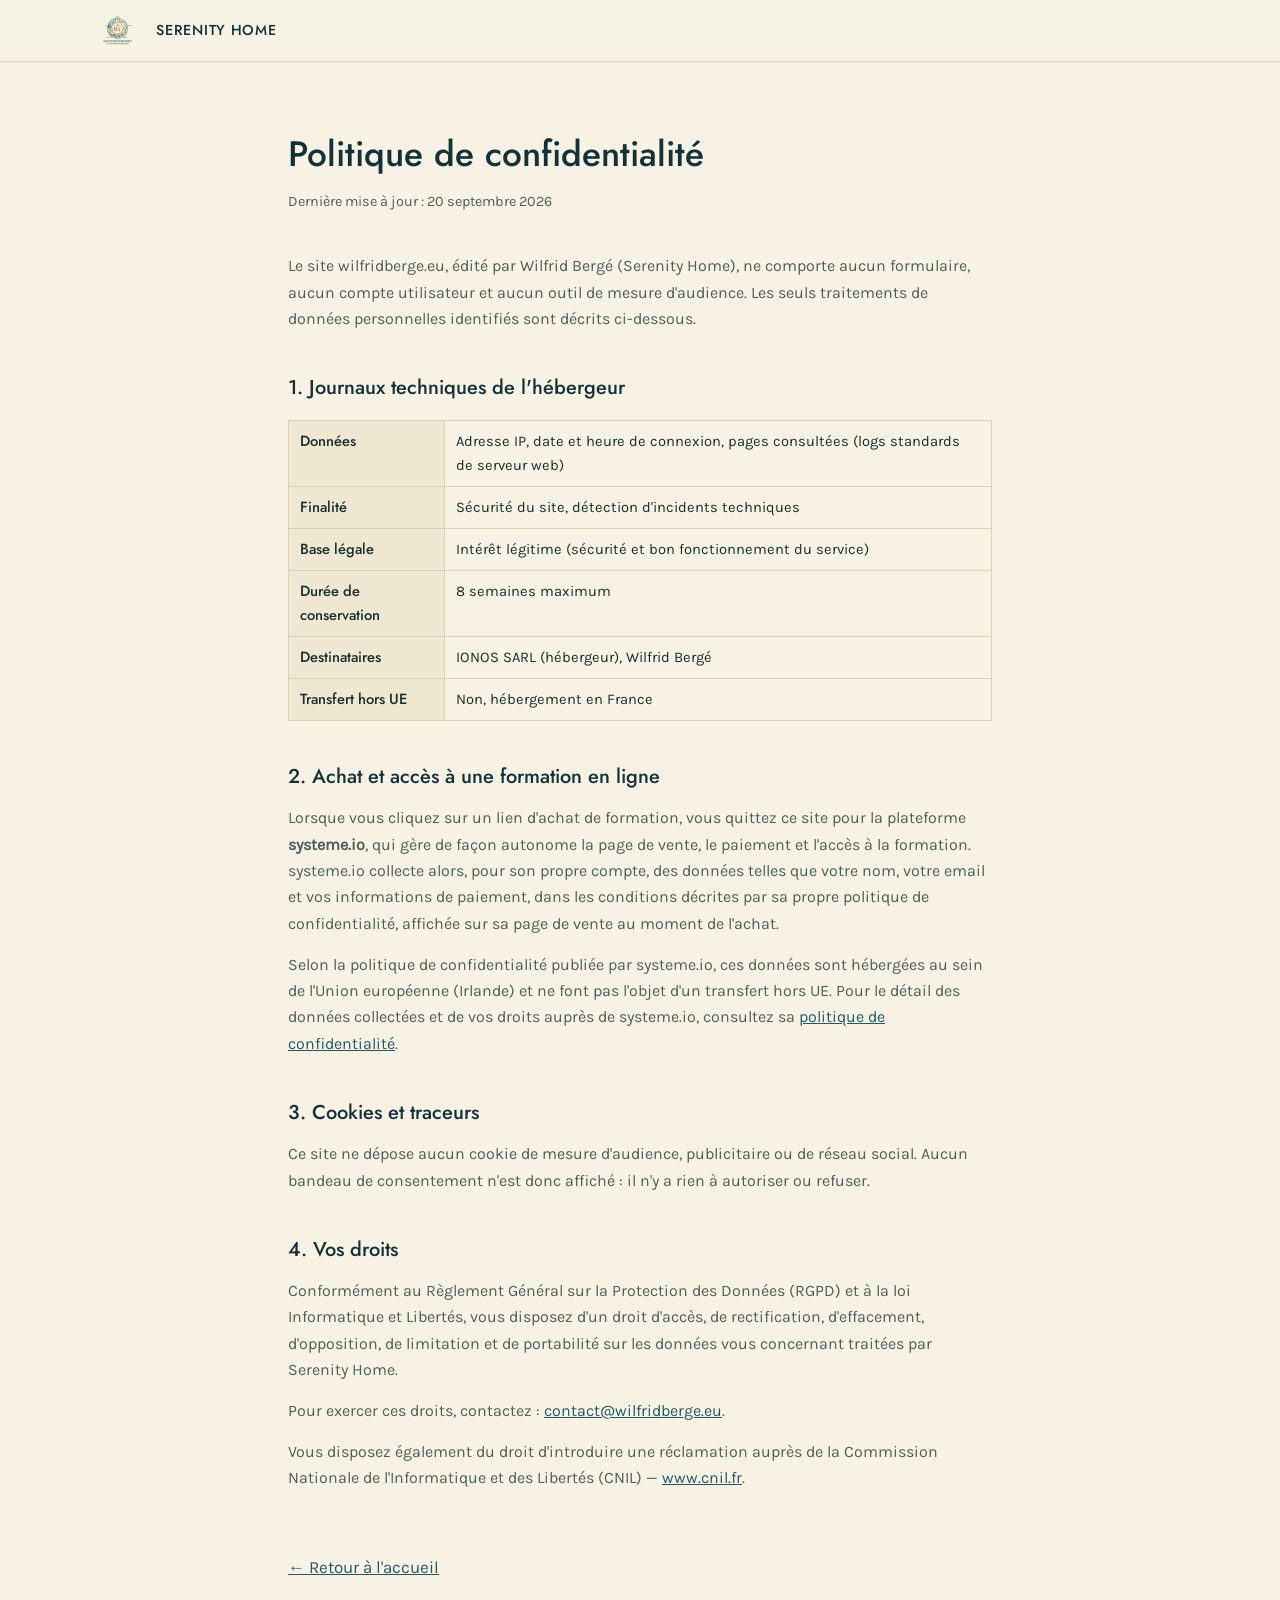
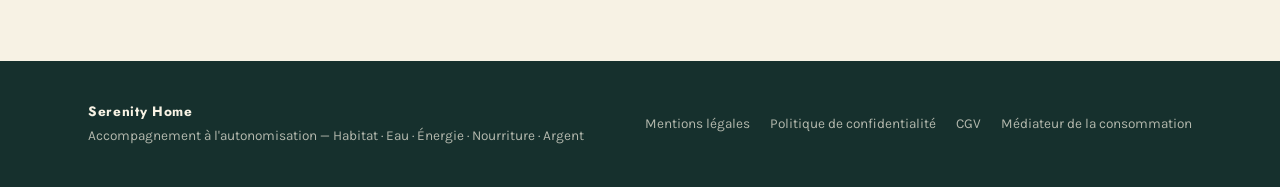
==== confidentialite.html @ 9dcfda8d "Initial commit: Serenity Home website with legal compliance pages" ====
<!doctype html>
<html lang="fr">
<head>
<meta charset="UTF-8">
<meta name="viewport" content="width=device-width, initial-scale=1.0">
<title>Politique de confidentialité — Serenity Home</title>
<meta name="description" content="Politique de confidentialité du site Serenity Home : données traitées, finalités, durées de conservation, droits RGPD.">
<link rel="canonical" href="https://wilfridberge.eu/confidentialite.html">
<link rel="icon" type="image/png" sizes="32x32" href="img/favicon/icon-32.png">
<link rel="stylesheet" href="styles.css">
</head>
<body>

<nav class="legal-nav">
  <div class="container">
    <a href="index.html"><img src="img/logo.png" alt=""></a>
    <a href="index.html">Serenity Home</a>
  </div>
</nav>

<main class="legal-page">
  <h1>Politique de confidentialité</h1>
  <span class="updated">Dernière mise à jour : 20 septembre 2026</span>

  <p>
    Le site wilfridberge.eu, édité par Wilfrid Bergé (Serenity Home), ne comporte aucun formulaire, aucun compte utilisateur et aucun outil de mesure d'audience. Les seuls traitements de données personnelles identifiés sont décrits ci-dessous.
  </p>

  <h2>1. Journaux techniques de l'hébergeur</h2>
  <table>
    <tr><th>Données</th><td>Adresse IP, date et heure de connexion, pages consultées (logs standards de serveur web)</td></tr>
    <tr><th>Finalité</th><td>Sécurité du site, détection d'incidents techniques</td></tr>
    <tr><th>Base légale</th><td>Intérêt légitime (sécurité et bon fonctionnement du service)</td></tr>
    <tr><th>Durée de conservation</th><td>8 semaines maximum</td></tr>
    <tr><th>Destinataires</th><td>IONOS SARL (hébergeur), Wilfrid Bergé</td></tr>
    <tr><th>Transfert hors UE</th><td>Non, hébergement en France</td></tr>
  </table>

  <h2>2. Achat et accès à une formation en ligne</h2>
  <p>
    Lorsque vous cliquez sur un lien d'achat de formation, vous quittez ce site pour la plateforme <strong>systeme.io</strong>, qui gère de façon autonome la page de vente, le paiement et l'accès à la formation. systeme.io collecte alors, pour son propre compte, des données telles que votre nom, votre email et vos informations de paiement, dans les conditions décrites par sa propre politique de confidentialité, affichée sur sa page de vente au moment de l'achat.
  </p>
  <p>
    Selon la politique de confidentialité publiée par systeme.io, ces données sont hébergées au sein de l'Union européenne (Irlande) et ne font pas l'objet d'un transfert hors UE. Pour le détail des données collectées et de vos droits auprès de systeme.io, consultez sa <a href="https://systeme.io/fr/privacy-policy" target="_blank" rel="noopener">politique de confidentialité</a>.
  </p>

  <h2>3. Cookies et traceurs</h2>
  <p>
    Ce site ne dépose aucun cookie de mesure d'audience, publicitaire ou de réseau social. Aucun bandeau de consentement n'est donc affiché : il n'y a rien à autoriser ou refuser.
  </p>

  <h2>4. Vos droits</h2>
  <p>
    Conformément au Règlement Général sur la Protection des Données (RGPD) et à la loi Informatique et Libertés, vous disposez d'un droit d'accès, de rectification, d'effacement, d'opposition, de limitation et de portabilité sur les données vous concernant traitées par Serenity Home.
  </p>
  <p>
    Pour exercer ces droits, contactez : <a href="mailto:contact@wilfridberge.eu">contact@wilfridberge.eu</a>.
  </p>
  <p>
    Vous disposez également du droit d'introduire une réclamation auprès de la Commission Nationale de l'Informatique et des Libertés (CNIL) — <a href="https://www.cnil.fr" target="_blank" rel="noopener">www.cnil.fr</a>.
  </p>

  <a class="home-link" href="index.html">← Retour à l'accueil</a>
</main>

<footer>
  <div class="container">
    <div class="footer-brand">
      <strong>Serenity Home</strong>
      <span>Accompagnement à l'autonomisation — Habitat · Eau · Énergie · Nourriture · Argent</span>
    </div>
    <nav class="footer-links" aria-label="Informations légales">
      <a href="mentions-legales.html">Mentions légales</a>
      <a href="confidentialite.html">Politique de confidentialité</a>
      <a href="cgv.html">CGV</a>
      <a href="cgv.html#mediateur">Médiateur de la consommation</a>
    </nav>
  </div>
</footer>

</body>
</html>
---- styles.css ----
/* Serenity Home — direction héritée du logo fourni (pétrole/or sur ivoire, motif orbital, Om central) */

@font-face {
  font-family: 'Jost';
  font-style: normal;
  font-weight: 400 700;
  font-display: swap;
  src: url('img/fonts/jost.woff2') format('woff2');
}
@font-face {
  font-family: 'Karla';
  font-style: normal;
  font-weight: 400;
  font-display: swap;
  src: url('img/fonts/karla-400.woff2') format('woff2');
}
@font-face {
  font-family: 'Karla';
  font-style: italic;
  font-weight: 400;
  font-display: swap;
  src: url('img/fonts/karla-400i.woff2') format('woff2');
}

:root {
  --ink: #16302d;
  --ink-soft: #4d5f5a;
  --petrol: #1f5b66;
  --petrol-deep: #123138;
  --gold: #9d7639;
  --gold-light: #c9a24c;
  --gold-text: #7e5e2e; /* contraste AA (5,3:1) sur --ivory ; --gold seul ne fait que 3,7:1 en texte */
  --ivory: #f7f2e4;
  --ivory-panel: #efe7d2;
  --ivory-panel-2: #e8dfc6;
  --line: #ddd0ac;
  --ok: #3f6b46;
  --ok-tint: rgba(63, 107, 70, 0.09);
  --caution: #a35325;
  --caution-tint: rgba(163, 83, 37, 0.1);
  --display: 'Jost', -apple-system, sans-serif;
  --body: 'Karla', -apple-system, sans-serif;
  --shadow: 0 12px 32px -18px rgba(18, 49, 56, 0.35);
}

* { box-sizing: border-box; }

html { scroll-behavior: smooth; }

body {
  margin: 0;
  background: var(--ivory);
  color: var(--ink);
  font-family: var(--body);
  font-size: 17px;
  line-height: 1.6;
}

img, video { max-width: 100%; display: block; }

h1, h2, h3 {
  font-family: var(--display);
  font-weight: 500;
  margin: 0;
  text-wrap: balance;
  color: var(--petrol-deep);
}

p { margin: 0; }

a { color: inherit; }

.container {
  max-width: 1160px;
  margin: 0 auto;
  padding: 0 1.75rem;
}

.eyebrow {
  font-family: var(--display);
  font-size: 0.78rem;
  letter-spacing: 0.22em;
  text-transform: uppercase;
  color: var(--gold-text);
  font-weight: 500;
}

/* ---------- Nav ---------- */

.nav {
  position: sticky;
  top: 0;
  z-index: 50;
  background: rgba(247, 242, 228, 0.92);
  backdrop-filter: blur(6px);
  border-bottom: 1px solid var(--line);
}

.nav .container {
  display: flex;
  align-items: center;
  justify-content: space-between;
  padding-top: 0.75rem;
  padding-bottom: 0.75rem;
  gap: 1rem;
}

.nav-brand {
  display: flex;
  align-items: center;
  gap: 0.6rem;
  font-family: var(--display);
  letter-spacing: 0.08em;
  font-weight: 500;
  font-size: 1rem;
  text-transform: uppercase;
  color: var(--petrol-deep);
  text-decoration: none;
  white-space: nowrap;
}

.nav-brand img { height: 42px; width: auto; flex-shrink: 0; }

.nav-links {
  display: flex;
  gap: 1.5rem;
  list-style: none;
  margin: 0;
  padding: 0;
  font-size: 0.85rem;
  letter-spacing: 0.03em;
}

.nav-links a {
  text-decoration: none;
  color: var(--ink-soft);
}
.nav-links a:hover { color: var(--petrol); }

.btn-cta {
  display: inline-flex;
  align-items: center;
  gap: 0.5rem;
  background: var(--petrol);
  color: var(--ivory);
  font-family: var(--display);
  font-weight: 500;
  letter-spacing: 0.05em;
  text-transform: uppercase;
  font-size: 0.78rem;
  padding: 0.75rem 1.4rem;
  border-radius: 2px;
  text-decoration: none;
  border: 1px solid var(--petrol);
  transition: background 0.2s ease, color 0.2s ease;
  white-space: nowrap;
}
.btn-cta:hover { background: var(--petrol-deep); }
.btn-cta.ghost {
  background: transparent;
  color: var(--petrol-deep);
}
.btn-cta.ghost:hover { background: var(--petrol); color: var(--ivory); }

@media (max-width: 720px) {
  .nav-links { display: none; }
}

@media (max-width: 480px) {
  .nav-brand span { display: none; }
  .nav .btn-cta { font-size: 0.68rem; padding: 0.6rem 0.9rem; }
}

/* ---------- Hero ---------- */

.hero {
  position: relative;
  padding: 4.5rem 0 6rem;
  overflow: hidden;
  background:
    radial-gradient(ellipse 70% 60% at 50% 8%, rgba(157, 118, 57, 0.14), transparent 60%),
    var(--ivory);
}

.hero-inner {
  position: relative;
  display: flex;
  flex-direction: column;
  align-items: center;
  text-align: center;
  gap: 1.6rem;
}

.hero-logo { width: min(510px, 78vw); height: auto; margin-top: 0.75rem; }

.hero h1 {
  font-size: clamp(1.9rem, 4.2vw, 3rem);
  max-width: 16ch;
}

.hero .lede {
  max-width: 56ch;
  color: var(--ink-soft);
  font-size: 1.08rem;
}

.hero .actions {
  display: flex;
  gap: 1rem;
  flex-wrap: wrap;
  justify-content: center;
  margin-top: 0.5rem;
}

.mobile-pillar-row {
  display: none;
  gap: 0.6rem;
  flex-wrap: wrap;
  justify-content: center;
}
.mobile-pillar-row a {
  font-family: var(--display);
  font-size: 0.72rem;
  letter-spacing: 0.05em;
  text-transform: uppercase;
  text-decoration: none;
  color: var(--petrol-deep);
  border: 1px solid var(--gold);
  padding: 0.4rem 0.8rem;
  border-radius: 999px;
}
@media (max-width: 640px) {
  .mobile-pillar-row { display: flex; }
}

/* ---------- Positioning ---------- */

.positioning {
  padding: 4.5rem 0;
  background: var(--ivory-panel);
  border-top: 1px solid var(--line);
  border-bottom: 1px solid var(--line);
}

.positioning .container {
  display: grid;
  grid-template-columns: minmax(0, 1fr) minmax(0, 1.3fr);
  gap: 3rem;
  align-items: start;
}

.positioning h2 { font-size: clamp(1.5rem, 3vw, 2rem); max-width: 14ch; }

.positioning .body { color: var(--ink-soft); font-size: 1.05rem; display: flex; flex-direction: column; gap: 1rem; }

@media (max-width: 800px) {
  .positioning .container { grid-template-columns: 1fr; gap: 1.5rem; }
}

/* ---------- Values ---------- */

.values {
  padding: 4.5rem 0;
  text-align: center;
}

.values h2 { max-width: none; margin: 0 auto 2.5rem; font-size: clamp(1.5rem, 3vw, 2rem); }

.values-grid {
  display: grid;
  grid-template-columns: repeat(auto-fit, minmax(200px, 1fr));
  gap: 1.5rem;
}

.value-card {
  border: 1px solid var(--line);
  border-radius: 4px;
  padding: 1.75rem 1.25rem;
  background: var(--ivory-panel);
}

.value-card h3 { font-size: 1.05rem; color: var(--gold-text); margin-bottom: 0.6rem; }
.value-card p { color: var(--ink-soft); font-size: 0.92rem; }

/* ---------- Pillars ---------- */

.pillars { padding: 1rem 0; }

.pillar {
  padding: 5rem 0;
  border-bottom: 1px solid var(--line);
}

.pillar .container {
  display: grid;
  grid-template-columns: minmax(0, 0.85fr) minmax(0, 1.15fr);
  gap: 3.5rem;
  align-items: start;
}

.pillar.reverse .container { direction: rtl; }
.pillar.reverse .container > * { direction: ltr; }

.pillar-icon {
  width: 52px;
  height: 52px;
  border-radius: 50%;
  border: 1.5px solid var(--gold);
  display: flex;
  align-items: center;
  justify-content: center;
  margin-bottom: 1.25rem;
}
.pillar-icon svg { width: 26px; height: 26px; stroke: var(--petrol); }

.pillar h2 { font-size: clamp(1.6rem, 3vw, 2.1rem); margin-bottom: 1rem; }

.pillar .body { color: var(--ink-soft); font-size: 1.05rem; margin-bottom: 1rem; }

.pillar .note {
  font-size: 0.9rem;
  color: var(--gold-text);
  font-style: italic;
  font-family: var(--body);
}

.pillar-media {
  display: grid;
  grid-template-columns: repeat(2, 1fr);
  gap: 0.85rem;
}

.pillar-media img, .pillar-media video {
  width: 100%;
  height: 100%;
  object-fit: cover;
  border-radius: 4px;
  box-shadow: var(--shadow);
}

.pillar-media .full { grid-column: 1 / -1; aspect-ratio: 16/10; }
.pillar-media .half { aspect-ratio: 1; }

.video-wrap { position: relative; grid-column: 1 / -1; }
.video-wrap video { aspect-ratio: 4/3; background: #000; }

@media (max-width: 860px) {
  .pillar .container { grid-template-columns: 1fr; gap: 1.75rem; }
  .pillar.reverse .container { direction: ltr; }
}

/* Argent — 14 fiches de solutions testées, largeur pleine pour la grille */

.pillar-argent .container { grid-template-columns: 1fr; }

.pillar-argent .intro { max-width: 640px; margin: 0 auto; text-align: center; }
.pillar-argent .intro .pillar-icon { margin: 0 auto 1.25rem; }
.pillar-argent .intro .body { font-size: 1.15rem; font-style: italic; color: var(--petrol-deep); }
.pillar-argent .intro .cadrage { margin-top: 0.9rem; font-size: 0.95rem; color: var(--ink-soft); }
.pillar-argent .intro .argent-video { margin-top: 1.5rem; width: 100%; border-radius: 12px; }

/* ---------- Temoignages ---------- */

.temoignages {
  padding: 5rem 0;
  background: var(--petrol-deep);
  color: var(--ivory);
}

.temoignages .eyebrow { color: var(--gold-light); }
.temoignages h2 { color: var(--ivory); margin-bottom: 2.5rem; font-size: clamp(1.5rem, 3vw, 2rem); }

.quote-grid {
  display: grid;
  grid-template-columns: repeat(auto-fit, minmax(260px, 1fr));
  gap: 1.5rem;
}

.quote-card {
  background: rgba(247, 242, 228, 0.06);
  border: 1px solid rgba(247, 242, 228, 0.18);
  border-radius: 4px;
  padding: 1.75rem;
  display: flex;
  flex-direction: column;
  gap: 1rem;
}

.quote-card p {
  font-style: italic;
  color: rgba(247, 242, 228, 0.92);
  font-size: 0.98rem;
  line-height: 1.55;
}

.quote-card .attr {
  font-family: var(--display);
  font-size: 0.8rem;
  letter-spacing: 0.05em;
  text-transform: uppercase;
  color: var(--gold-light);
}

/* ---------- Contact ---------- */

.contact {
  padding: 5.5rem 0;
  text-align: center;
  background: var(--ivory);
}

.contact h2 { font-size: clamp(1.6rem, 3.4vw, 2.3rem); max-width: 20ch; margin: 0 auto 1rem; }
.contact .lede { color: var(--ink-soft); max-width: 48ch; margin: 0 auto 2rem; font-size: 1.05rem; }

.fiches-grid {
  display: grid;
  grid-template-columns: repeat(auto-fit, minmax(280px, 1fr));
  gap: 1.5rem;
  margin: 3rem 0 0;
}

.fiche {
  border: 1px solid var(--line);
  border-radius: 4px;
  background: var(--ivory-panel);
  padding: 1.5rem;
  display: flex;
  flex-direction: column;
  gap: 0.65rem;
}

.fiche-head { display: flex; align-items: flex-start; gap: 0.85rem; }

.fiche-mark {
  flex-shrink: 0;
  width: 40px;
  height: 40px;
  border-radius: 50%;
  border: 1.5px solid var(--gold);
  display: flex;
  align-items: center;
  justify-content: center;
  font-family: var(--display);
  font-size: 0.62rem;
  font-weight: 600;
  letter-spacing: 0.03em;
  color: var(--petrol);
  background: var(--ivory);
}

.fiche-name-row { display: flex; flex-direction: column; gap: 0.35rem; min-width: 0; }
.fiche-name-row h3 { font-size: 1.05rem; line-height: 1.25; }

.badge {
  display: inline-flex;
  align-self: flex-start;
  font-family: var(--display);
  font-size: 0.64rem;
  letter-spacing: 0.06em;
  text-transform: uppercase;
  padding: 0.22em 0.55em;
  border-radius: 3px;
  border: 1px solid currentColor;
  white-space: nowrap;
}
.badge-ok { color: var(--ok); background: var(--ok-tint); }
.badge-caution { color: var(--caution); background: var(--caution-tint); }
.badge-neutral { color: var(--ink-soft); background: rgba(77, 95, 90, 0.08); }

.fiche-cat { font-size: 0.7rem; letter-spacing: 0.16em; }

.fiche-rentab { font-size: 0.88rem; color: var(--ink-soft); }
.fiche-rentab b { color: var(--ink); font-weight: 600; }

.fiche-link {
  margin-top: 0.15rem;
  font-family: var(--display);
  font-size: 0.8rem;
  letter-spacing: 0.03em;
  color: var(--petrol);
  text-decoration: none;
  border-bottom: 1px solid transparent;
}
.fiche-link:hover { border-bottom-color: var(--petrol); }

.a-part { margin-top: 3.5rem; padding-top: 2.5rem; border-top: 1px solid var(--line); }
.a-part > .eyebrow { color: var(--caution); display: block; margin-bottom: 1.25rem; }

.fiche-caution { border-color: var(--caution); background: var(--ivory-panel-2); max-width: 560px; }
.fiche-caution .fiche-mark { border-color: var(--caution); color: var(--caution); }

.fiche-disclosure {
  margin-top: 0.35rem;
  padding: 0.75rem 0.9rem;
  background: var(--caution-tint);
  border-left: 3px solid var(--caution);
  font-size: 0.82rem;
  font-style: normal;
  color: var(--ink);
  font-family: var(--body);
  font-weight: 500;
  line-height: 1.5;
}

.closing-note {
  max-width: 640px;
  margin: 3rem auto 0;
  text-align: center;
  font-size: 1.05rem;
  font-style: italic;
  color: var(--petrol-deep);
}

/* ---------- Footer ---------- */

footer {
  background: var(--ink);
  color: rgba(247, 242, 228, 0.7);
  padding: 2.5rem 0;
  font-size: 0.85rem;
}
footer .container {
  display: flex;
  justify-content: space-between;
  align-items: center;
  flex-wrap: wrap;
  gap: 1rem;
}
footer strong { color: var(--ivory); font-family: var(--display); letter-spacing: 0.05em; }

.footer-brand { display: flex; flex-direction: column; gap: 0.15rem; }

.footer-links {
  display: flex;
  flex-wrap: wrap;
  gap: 0.4rem 1.25rem;
  list-style: none;
  margin: 0;
  padding: 0;
}
.footer-links a {
  color: rgba(247, 242, 228, 0.7);
  text-decoration: none;
}
.footer-links a:hover { color: var(--ivory); }

/* ---------- Pages légales (mentions, confidentialité, CGV) ---------- */

.legal-page {
  max-width: 760px;
  margin: 0 auto;
  padding: 4rem 1.75rem 5rem;
}
.legal-page h1 { font-size: clamp(1.6rem, 3.4vw, 2.2rem); margin-bottom: 0.5rem; }
.legal-page .updated { color: var(--ink-soft); font-size: 0.9rem; margin-bottom: 2.5rem; display: block; }
.legal-page h2 { font-size: 1.25rem; margin-top: 2.5rem; margin-bottom: 0.75rem; color: var(--petrol-deep); }
.legal-page h3 { font-size: 1.05rem; margin-top: 1.5rem; margin-bottom: 0.5rem; color: var(--ink); }
.legal-page p, .legal-page li { color: var(--ink-soft); font-size: 1rem; line-height: 1.65; margin-bottom: 0.9rem; }
.legal-page ul, .legal-page ol { padding-left: 1.4rem; margin: 0 0 1.2rem; }
.legal-page a { color: var(--petrol); }
.legal-page table { width: 100%; border-collapse: collapse; margin: 1rem 0 1.5rem; font-size: 0.92rem; }
.legal-page th, .legal-page td { border: 1px solid var(--line); padding: 0.55rem 0.7rem; text-align: left; vertical-align: top; }
.legal-page th { background: var(--ivory-panel); color: var(--ink); font-family: var(--display); font-weight: 500; }
.legal-page .todo { background: var(--caution-tint); border-left: 3px solid var(--caution); padding: 0.15em 0.4em; color: var(--caution); font-weight: 600; }
.legal-page .home-link { display: inline-block; margin-top: 3rem; color: var(--petrol); }
.legal-nav {
  background: rgba(247, 242, 228, 0.92);
  border-bottom: 1px solid var(--line);
  padding: 0.9rem 0;
}
.legal-nav .container { display: flex; align-items: center; gap: 0.6rem; }
.legal-nav img { height: 32px; width: auto; }
.legal-nav a { color: var(--petrol-deep); text-decoration: none; font-family: var(--display); font-weight: 500; letter-spacing: 0.05em; text-transform: uppercase; font-size: 0.9rem; }

/* ---------- Reveal on scroll ----------
   Opacity-0 only applies once JS has confirmed it can flip it back
   (html.js-anim, set synchronously in a head script) and the visitor
   has no reduced-motion preference. Without JS, content is visible
   from the start — no invisible-content failure mode. */

html.js-anim.can-animate .reveal {
  opacity: 0;
  transform: translateY(16px);
  transition: opacity 0.7s ease, transform 0.7s ease;
}
html.js-anim.can-animate .reveal.in-view {
  opacity: 1;
  transform: translateY(0);
}
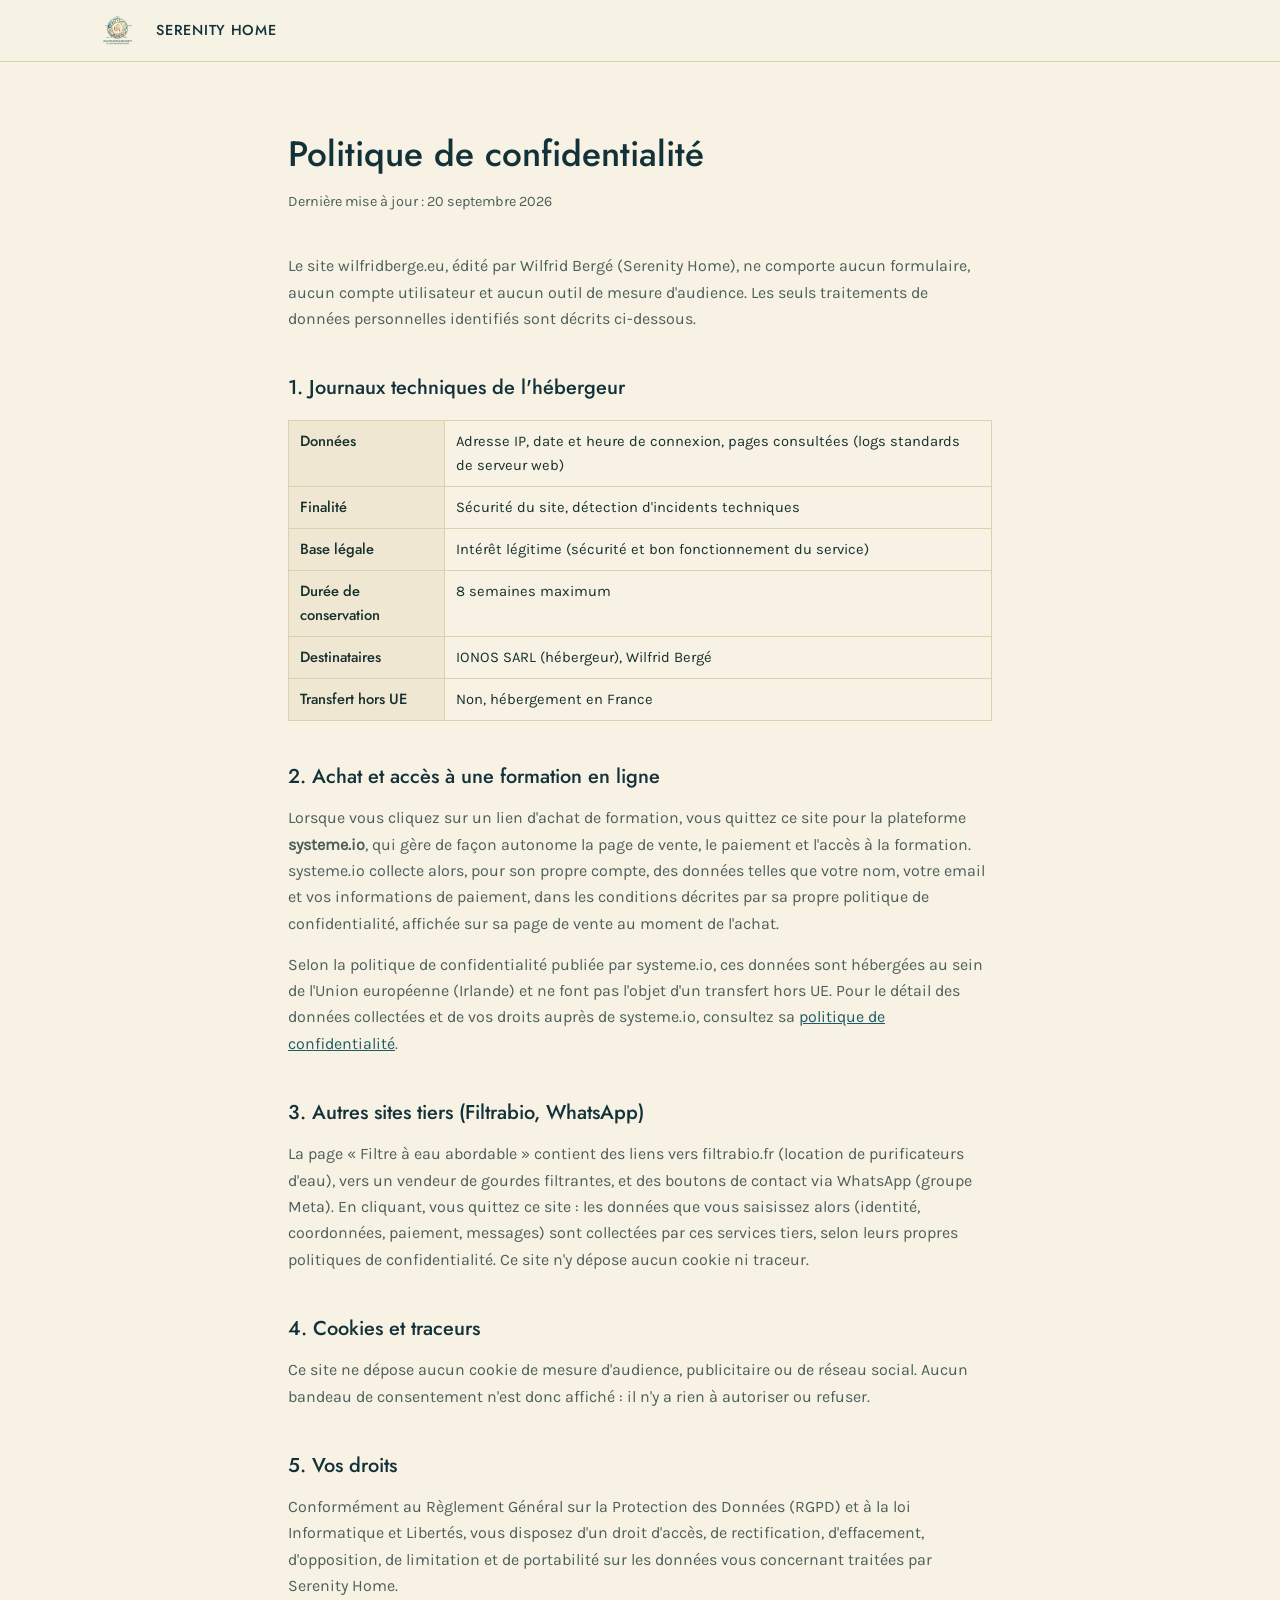
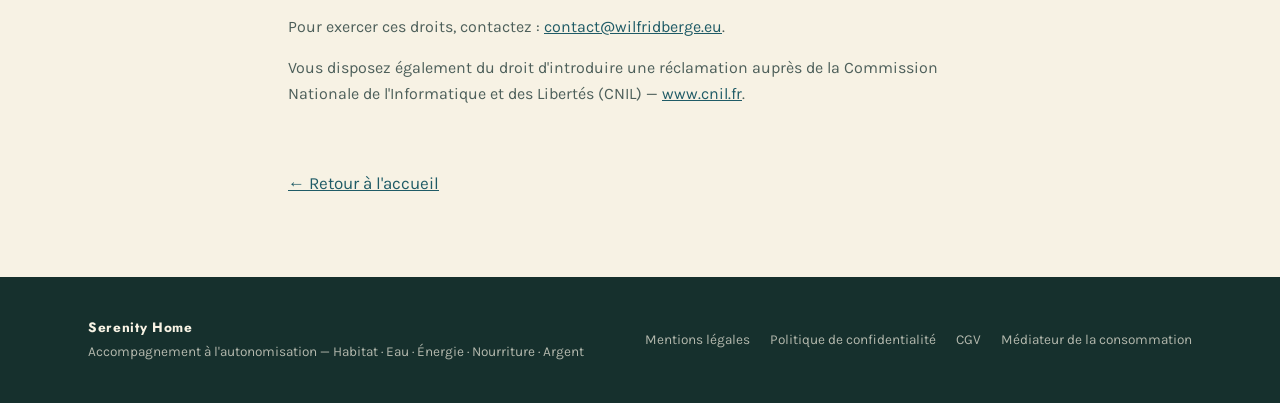
==== commit 1ad1c7e4: "V0.1.2: Add "Filtre à eau abordable" page and link from Eau section Copy the systeme.io sales page i" ====
--- a/confidentialite.html
+++ b/confidentialite.html
@@ -44,12 +44,17 @@
     Selon la politique de confidentialité publiée par systeme.io, ces données sont hébergées au sein de l'Union européenne (Irlande) et ne font pas l'objet d'un transfert hors UE. Pour le détail des données collectées et de vos droits auprès de systeme.io, consultez sa <a href="https://systeme.io/fr/privacy-policy" target="_blank" rel="noopener">politique de confidentialité</a>.
   </p>
 
-  <h2>3. Cookies et traceurs</h2>
+  <h2>3. Autres sites tiers (Filtrabio, WhatsApp)</h2>
+  <p>
+    La page « Filtre à eau abordable » contient des liens vers filtrabio.fr (location de purificateurs d'eau), vers un vendeur de gourdes filtrantes, et des boutons de contact via WhatsApp (groupe Meta). En cliquant, vous quittez ce site : les données que vous saisissez alors (identité, coordonnées, paiement, messages) sont collectées par ces services tiers, selon leurs propres politiques de confidentialité. Ce site n'y dépose aucun cookie ni traceur.
+  </p>
+
+  <h2>4. Cookies et traceurs</h2>
   <p>
     Ce site ne dépose aucun cookie de mesure d'audience, publicitaire ou de réseau social. Aucun bandeau de consentement n'est donc affiché : il n'y a rien à autoriser ou refuser.
   </p>
 
-  <h2>4. Vos droits</h2>
+  <h2>5. Vos droits</h2>
   <p>
     Conformément au Règlement Général sur la Protection des Données (RGPD) et à la loi Informatique et Libertés, vous disposez d'un droit d'accès, de rectification, d'effacement, d'opposition, de limitation et de portabilité sur les données vous concernant traitées par Serenity Home.
   </p>
--- a/styles.css
+++ b/styles.css
@@ -317,6 +317,10 @@
 
 .pillar .body { color: var(--ink-soft); font-size: 1.05rem; margin-bottom: 1rem; }
 
+.habitat-legal { margin-top: 2rem; }
+.habitat-legal h3 { font-size: 1.1rem; margin-bottom: 0.85rem; }
+.habitat-legal p.body { margin-bottom: 0.9rem; }
+
 .pillar .note {
   font-size: 0.9rem;
   color: var(--gold-text);
@@ -527,6 +531,13 @@
   gap: 1rem;
 }
 footer strong { color: var(--ivory); font-family: var(--display); letter-spacing: 0.05em; }
+
+.version {
+  font-family: var(--display);
+  font-size: 0.72rem;
+  letter-spacing: 0.05em;
+  color: rgba(247, 242, 228, 0.4);
+}
 
 .footer-brand { display: flex; flex-direction: column; gap: 0.15rem; }
 
@@ -572,6 +583,138 @@
 .legal-nav img { height: 32px; width: auto; }
 .legal-nav a { color: var(--petrol-deep); text-decoration: none; font-family: var(--display); font-weight: 500; letter-spacing: 0.05em; text-transform: uppercase; font-size: 0.9rem; }
 
+/* ---------- Page « Filtre à eau abordable » ---------- */
+
+.legal-nav .back {
+  margin-left: auto;
+  font-family: var(--body);
+  font-weight: 400;
+  letter-spacing: 0;
+  text-transform: none;
+  font-size: 0.85rem;
+  color: var(--ink-soft);
+}
+
+.fe-page main img { max-width: 100%; height: auto; }
+
+.fe-hero {
+  padding: 4rem 0 3.5rem;
+  background:
+    radial-gradient(ellipse 70% 60% at 50% 0%, rgba(157, 118, 57, 0.12), transparent 60%),
+    var(--ivory);
+}
+.fe-hero .container {
+  display: grid;
+  grid-template-columns: minmax(0, 1.2fr) minmax(0, 0.8fr);
+  gap: 3rem;
+  align-items: center;
+}
+.fe-hero h1 { font-size: clamp(1.7rem, 3.6vw, 2.6rem); line-height: 1.2; }
+.fe-hero .lede { color: var(--ink-soft); font-size: 1.1rem; margin-top: 1.25rem; max-width: 52ch; }
+.fe-hero img { width: 100%; aspect-ratio: 1; object-fit: cover; border-radius: 4px; box-shadow: var(--shadow); }
+
+.fe-section { padding: 4rem 0; border-top: 1px solid var(--line); }
+.fe-section.alt { background: var(--ivory-panel); }
+.fe-section h2 { font-size: clamp(1.4rem, 3vw, 2rem); margin-bottom: 1.25rem; }
+
+.fe-prose { max-width: 64ch; color: var(--ink-soft); font-size: 1.05rem; }
+.fe-prose p + p { margin-top: 1rem; }
+.fe-caption { font-style: italic; font-size: 0.95rem; }
+
+.fe-reasons {
+  list-style: none;
+  margin: 1.5rem 0 0;
+  padding: 0;
+  display: grid;
+  grid-template-columns: repeat(auto-fit, minmax(280px, 1fr));
+  gap: 2rem;
+  counter-reset: reason;
+}
+.fe-reasons li { display: flex; flex-direction: column; gap: 1rem; counter-increment: reason; color: var(--ink-soft); }
+.fe-reasons li::before {
+  content: counter(reason);
+  width: 40px;
+  height: 40px;
+  border-radius: 50%;
+  border: 1.5px solid var(--gold);
+  display: flex;
+  align-items: center;
+  justify-content: center;
+  font-family: var(--display);
+  font-weight: 600;
+  color: var(--petrol-deep);
+}
+.fe-reasons img { width: 100%; aspect-ratio: 4 / 3; object-fit: cover; border-radius: 4px; box-shadow: var(--shadow); }
+
+.fe-cta { margin-top: 2.25rem; }
+
+.fe-promo { display: flex; align-items: center; justify-content: space-between; gap: 2rem; flex-wrap: wrap; }
+.fe-promo img { width: 130px; }
+
+.fe-offers {
+  display: grid;
+  grid-template-columns: repeat(auto-fit, minmax(280px, 1fr));
+  gap: 1.5rem;
+  margin-top: 2rem;
+}
+.fe-offer {
+  display: flex;
+  flex-direction: column;
+  background: var(--ivory-panel);
+  border: 1px solid var(--line);
+  border-radius: 4px;
+  overflow: hidden;
+}
+.fe-offer img { width: 100%; aspect-ratio: 16 / 10; object-fit: cover; }
+.fe-offer-body { display: flex; flex-direction: column; gap: 0.8rem; padding: 1.4rem; flex: 1; color: var(--ink-soft); }
+.fe-offer-body h3 { font-size: 1.15rem; }
+.fe-offer-body .btn-cta { align-self: flex-start; margin-top: auto; }
+
+.fe-disclosure { max-width: 720px; margin-top: 1.5rem; font-size: 0.92rem; }
+
+.fe-advisor {
+  display: grid;
+  grid-template-columns: minmax(0, 1fr) minmax(0, 1fr);
+  gap: 3rem;
+  align-items: center;
+}
+.fe-advisor img { width: 100%; border-radius: 4px; box-shadow: var(--shadow); }
+.fe-advisor p { color: var(--ink-soft); font-size: 1.05rem; }
+.fe-advisor p + p { margin-top: 1.25rem; }
+.fe-advisor .strong { color: var(--petrol-deep); font-weight: 600; }
+
+.fe-flyer { display: block; width: min(440px, 100%); margin: 0 auto; }
+.fe-flyer img { width: 100%; border: 1px solid var(--line); box-shadow: var(--shadow); }
+.fe-banner { width: 100%; max-width: 760px; margin: 2rem auto 0; }
+
+.fe-gourde {
+  display: grid;
+  grid-template-columns: minmax(0, 0.4fr) minmax(0, 0.6fr);
+  gap: 2.5rem;
+  align-items: center;
+  margin-top: 3rem;
+}
+.fe-gourde img { max-height: 380px; width: auto; margin: 0 auto; }
+.fe-gourde h3 { font-size: 1.25rem; margin-bottom: 0.75rem; }
+.fe-gourde p { color: var(--ink-soft); }
+.fe-gourde .btn-cta { margin-top: 1.5rem; }
+.fe-gourde .fe-disclosure { margin-top: 1.25rem; }
+
+.fe-analyses {
+  display: grid;
+  grid-template-columns: repeat(auto-fill, minmax(220px, 1fr));
+  gap: 1rem;
+  margin-top: 1.75rem;
+}
+.fe-analyses img { width: 100%; background: #fff; border: 1px solid var(--line); }
+
+@media (max-width: 800px) {
+  .fe-hero .container,
+  .fe-advisor,
+  .fe-gourde { grid-template-columns: 1fr; gap: 1.75rem; }
+  .fe-hero img { aspect-ratio: 16 / 10; }
+}
+
 /* ---------- Reveal on scroll ----------
    Opacity-0 only applies once JS has confirmed it can flip it back
    (html.js-anim, set synchronously in a head script) and the visitor
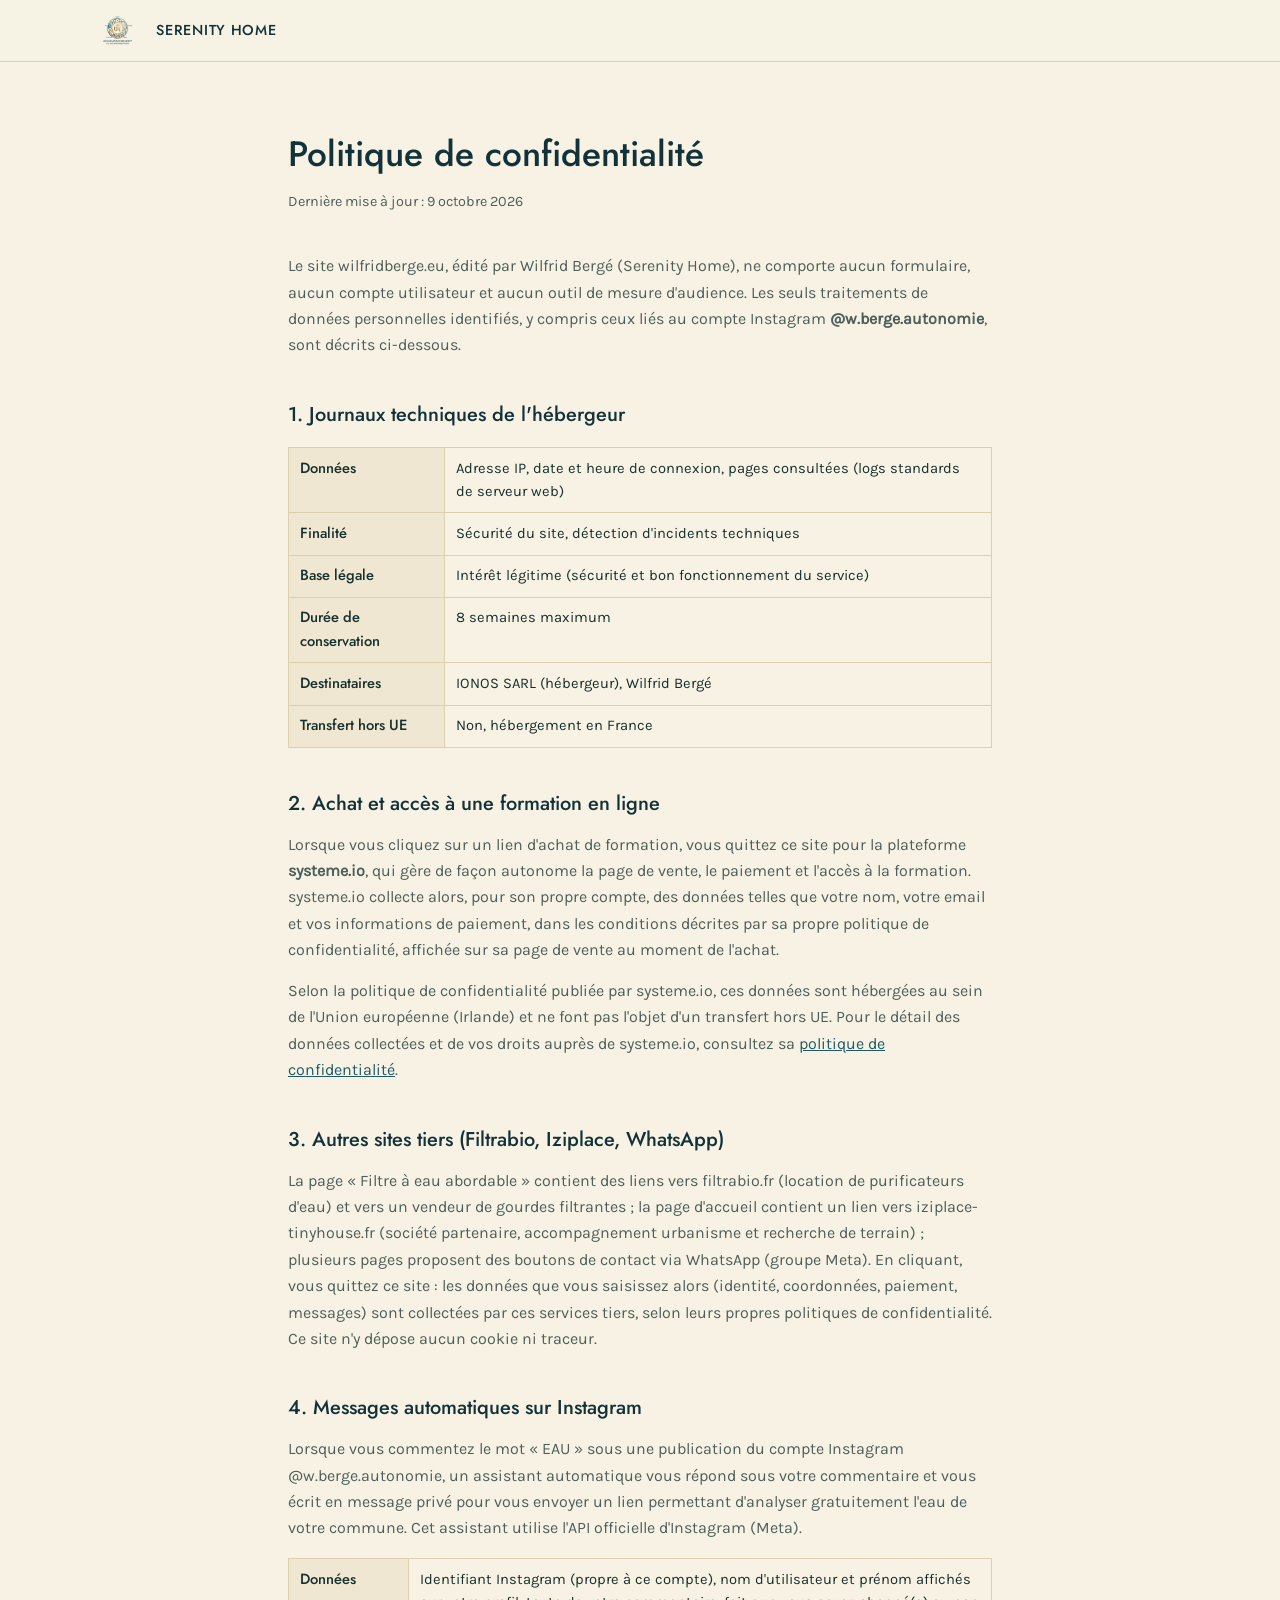
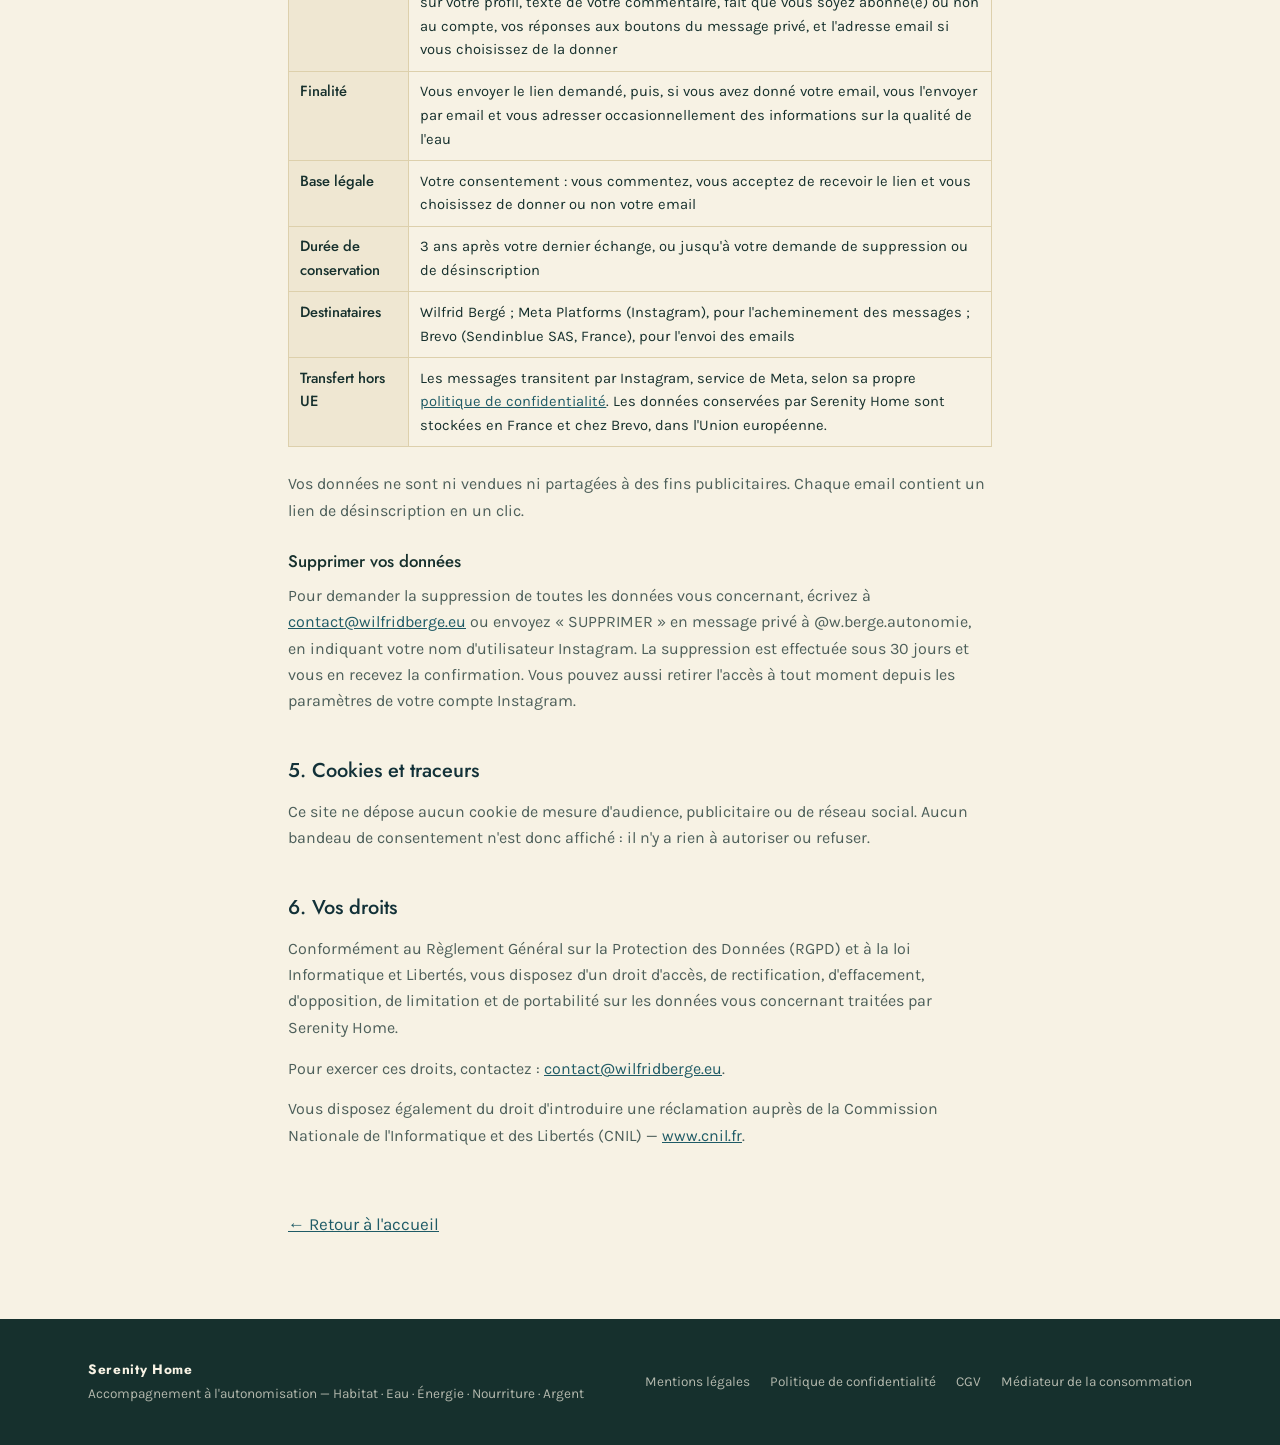
==== commit 02db1cd4: "V0.2.4: Add Partenaires section (Iziplace), update values, responsive nav - New "Partenaires" sectio" ====
--- a/confidentialite.html
+++ b/confidentialite.html
@@ -20,10 +20,10 @@
 
 <main class="legal-page">
   <h1>Politique de confidentialité</h1>
-  <span class="updated">Dernière mise à jour : 20 septembre 2026</span>
+  <span class="updated">Dernière mise à jour : 9 octobre 2026</span>
 
   <p>
-    Le site wilfridberge.eu, édité par Wilfrid Bergé (Serenity Home), ne comporte aucun formulaire, aucun compte utilisateur et aucun outil de mesure d'audience. Les seuls traitements de données personnelles identifiés sont décrits ci-dessous.
+    Le site wilfridberge.eu, édité par Wilfrid Bergé (Serenity Home), ne comporte aucun formulaire, aucun compte utilisateur et aucun outil de mesure d'audience. Les seuls traitements de données personnelles identifiés, y compris ceux liés au compte Instagram <strong>@w.berge.autonomie</strong>, sont décrits ci-dessous.
   </p>
 
   <h2>1. Journaux techniques de l'hébergeur</h2>
@@ -44,17 +44,37 @@
     Selon la politique de confidentialité publiée par systeme.io, ces données sont hébergées au sein de l'Union européenne (Irlande) et ne font pas l'objet d'un transfert hors UE. Pour le détail des données collectées et de vos droits auprès de systeme.io, consultez sa <a href="https://systeme.io/fr/privacy-policy" target="_blank" rel="noopener">politique de confidentialité</a>.
   </p>
 
-  <h2>3. Autres sites tiers (Filtrabio, WhatsApp)</h2>
+  <h2>3. Autres sites tiers (Filtrabio, Iziplace, WhatsApp)</h2>
   <p>
-    La page « Filtre à eau abordable » contient des liens vers filtrabio.fr (location de purificateurs d'eau), vers un vendeur de gourdes filtrantes, et des boutons de contact via WhatsApp (groupe Meta). En cliquant, vous quittez ce site : les données que vous saisissez alors (identité, coordonnées, paiement, messages) sont collectées par ces services tiers, selon leurs propres politiques de confidentialité. Ce site n'y dépose aucun cookie ni traceur.
+    La page « Filtre à eau abordable » contient des liens vers filtrabio.fr (location de purificateurs d'eau) et vers un vendeur de gourdes filtrantes ; la page d'accueil contient un lien vers iziplace-tinyhouse.fr (société partenaire, accompagnement urbanisme et recherche de terrain) ; plusieurs pages proposent des boutons de contact via WhatsApp (groupe Meta). En cliquant, vous quittez ce site : les données que vous saisissez alors (identité, coordonnées, paiement, messages) sont collectées par ces services tiers, selon leurs propres politiques de confidentialité. Ce site n'y dépose aucun cookie ni traceur.
   </p>
 
-  <h2>4. Cookies et traceurs</h2>
+  <h2 id="instagram">4. Messages automatiques sur Instagram</h2>
+  <p>
+    Lorsque vous commentez le mot « EAU » sous une publication du compte Instagram @w.berge.autonomie, un assistant automatique vous répond sous votre commentaire et vous écrit en message privé pour vous envoyer un lien permettant d'analyser gratuitement l'eau de votre commune. Cet assistant utilise l'API officielle d'Instagram (Meta).
+  </p>
+  <table>
+    <tr><th>Données</th><td>Identifiant Instagram (propre à ce compte), nom d'utilisateur et prénom affichés sur votre profil, texte de votre commentaire, fait que vous soyez abonné(e) ou non au compte, vos réponses aux boutons du message privé, et l'adresse email si vous choisissez de la donner</td></tr>
+    <tr><th>Finalité</th><td>Vous envoyer le lien demandé, puis, si vous avez donné votre email, vous l'envoyer par email et vous adresser occasionnellement des informations sur la qualité de l'eau</td></tr>
+    <tr><th>Base légale</th><td>Votre consentement : vous commentez, vous acceptez de recevoir le lien et vous choisissez de donner ou non votre email</td></tr>
+    <tr><th>Durée de conservation</th><td>3 ans après votre dernier échange, ou jusqu'à votre demande de suppression ou de désinscription</td></tr>
+    <tr><th>Destinataires</th><td>Wilfrid Bergé ; Meta Platforms (Instagram), pour l'acheminement des messages ; Brevo (Sendinblue SAS, France), pour l'envoi des emails</td></tr>
+    <tr><th>Transfert hors UE</th><td>Les messages transitent par Instagram, service de Meta, selon sa propre <a href="https://privacycenter.instagram.com/policy" target="_blank" rel="noopener">politique de confidentialité</a>. Les données conservées par Serenity Home sont stockées en France et chez Brevo, dans l'Union européenne.</td></tr>
+  </table>
+  <p>
+    Vos données ne sont ni vendues ni partagées à des fins publicitaires. Chaque email contient un lien de désinscription en un clic.
+  </p>
+  <h3 id="suppression">Supprimer vos données</h3>
+  <p>
+    Pour demander la suppression de toutes les données vous concernant, écrivez à <a href="mailto:contact@wilfridberge.eu?subject=Suppression%20de%20mes%20donn%C3%A9es">contact@wilfridberge.eu</a> ou envoyez « SUPPRIMER » en message privé à @w.berge.autonomie, en indiquant votre nom d'utilisateur Instagram. La suppression est effectuée sous 30 jours et vous en recevez la confirmation. Vous pouvez aussi retirer l'accès à tout moment depuis les paramètres de votre compte Instagram.
+  </p>
+
+  <h2>5. Cookies et traceurs</h2>
   <p>
     Ce site ne dépose aucun cookie de mesure d'audience, publicitaire ou de réseau social. Aucun bandeau de consentement n'est donc affiché : il n'y a rien à autoriser ou refuser.
   </p>
 
-  <h2>5. Vos droits</h2>
+  <h2>6. Vos droits</h2>
   <p>
     Conformément au Règlement Général sur la Protection des Données (RGPD) et à la loi Informatique et Libertés, vous disposez d'un droit d'accès, de rectification, d'effacement, d'opposition, de limitation et de portabilité sur les données vous concernant traitées par Serenity Home.
   </p>
--- a/styles.css
+++ b/styles.css
@@ -162,7 +162,7 @@
 }
 .btn-cta.ghost:hover { background: var(--petrol); color: var(--ivory); }
 
-@media (max-width: 720px) {
+@media (max-width: 1040px) {
   .nav-links { display: none; }
 }
 
@@ -191,7 +191,10 @@
   gap: 1.6rem;
 }
 
-.hero-logo { width: min(510px, 78vw); height: auto; margin-top: 0.75rem; }
+.hero-logo { width: 100%; max-width: 480px; height: auto; margin-top: 0.75rem; }
+@media (min-width: 720px) {
+  .hero-logo { width: 390px; max-width: none; }
+}
 
 .hero h1 {
   font-size: clamp(1.9rem, 4.2vw, 3rem);
@@ -229,7 +232,7 @@
   padding: 0.4rem 0.8rem;
   border-radius: 999px;
 }
-@media (max-width: 640px) {
+@media (max-width: 1040px) {
   .mobile-pillar-row { display: flex; }
 }
 
@@ -362,6 +365,44 @@
 .pillar-argent .intro .body { font-size: 1.15rem; font-style: italic; color: var(--petrol-deep); }
 .pillar-argent .intro .cadrage { margin-top: 0.9rem; font-size: 0.95rem; color: var(--ink-soft); }
 .pillar-argent .intro .argent-video { margin-top: 1.5rem; width: 100%; border-radius: 12px; }
+
+/* ---------- Partenaires ---------- */
+
+.partners { padding: 5rem 0; }
+.partners h2 { font-size: clamp(1.5rem, 3vw, 2rem); max-width: 26ch; margin: 0.6rem 0 2.5rem; }
+
+.partner {
+  display: grid;
+  grid-template-columns: minmax(0, 0.8fr) minmax(0, 1.2fr);
+  gap: 3rem;
+  align-items: center;
+  background: var(--ivory-panel);
+  border: 1px solid var(--line);
+  border-radius: 4px;
+  padding: 2rem;
+}
+.partner-photo { margin: 0; }
+.partner-photo img { width: 100%; aspect-ratio: 1; object-fit: cover; border-radius: 4px; box-shadow: var(--shadow); }
+.partner-photo figcaption { margin-top: 0.75rem; font-size: 0.88rem; font-style: italic; color: var(--ink-soft); }
+
+.partner-logo { width: 200px; height: auto; margin-bottom: 0.75rem; }
+.partner-body h3 { font-size: 1.4rem; }
+.partner-body p { color: var(--ink-soft); }
+.partner-body p + p { margin-top: 0.9rem; }
+.partner-body .partner-role {
+  margin: 0.35rem 0 1rem;
+  font-family: var(--display);
+  font-size: 0.82rem;
+  letter-spacing: 0.06em;
+  text-transform: uppercase;
+  color: var(--gold-text);
+}
+.partner-body .partner-note { font-size: 0.88rem; font-style: italic; }
+.partner-body .btn-cta { margin-top: 1.5rem; }
+
+@media (max-width: 800px) {
+  .partner { grid-template-columns: 1fr; gap: 1.75rem; padding: 1.25rem; }
+}
 
 /* ---------- Temoignages ---------- */
 
